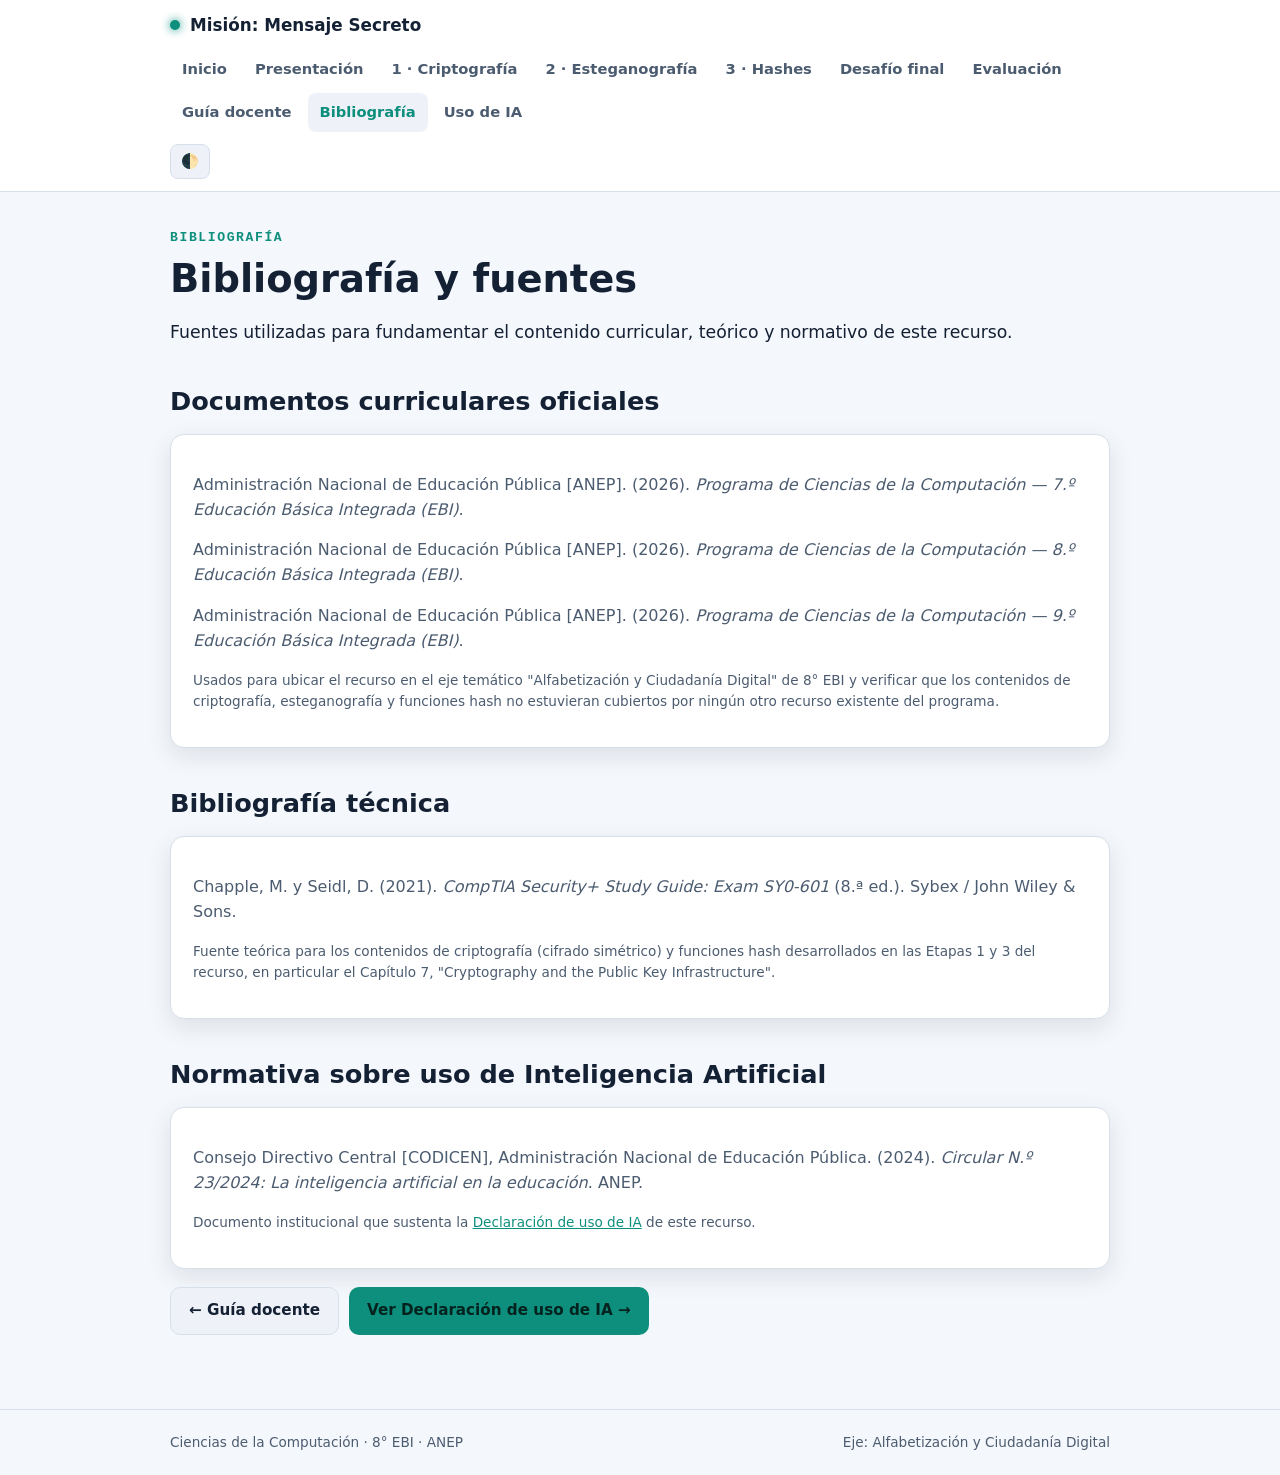
==== bibliografia.html @ 5e3c06ac "Agregar bibliografía y declaración de uso de IA Incorpora página de bibliografía (programas ANEP 7mo" ====
<!DOCTYPE html>
<html lang="es">
<head>
<meta charset="UTF-8">
<meta name="viewport" content="width=device-width, initial-scale=1.0">
<title>Bibliografía — Misión: Mensaje Secreto</title>
<link rel="stylesheet" href="assets/style.css">
</head>
<body>

<header class="site">
  <div class="nav-row">
    <a class="brand" href="index.html"><span class="dot"></span>Misión: Mensaje Secreto</a>
    <nav class="links">
      <a href="index.html">Inicio</a>
      <a href="presentacion.html">Presentación</a>
      <a href="actividades/criptografia.html">1 · Criptografía</a>
      <a href="actividades/esteganografia.html">2 · Esteganografía</a>
      <a href="actividades/hashes.html">3 · Hashes</a>
      <a href="actividades/desafio-final.html">Desafío final</a>
      <a href="evaluacion.html">Evaluación</a>
      <a href="guia-docente.html">Guía docente</a>
      <a href="bibliografia.html" class="active">Bibliografía</a>
      <a href="declaracion-ia.html">Uso de IA</a>
    </nav>
    <button class="theme-toggle" onclick="toggleTheme()" aria-label="Cambiar tema">🌓</button>
  </div>
</header>

<main>
  <div class="container">
    <p class="eyebrow">Bibliografía</p>
    <h1>Bibliografía y fuentes</h1>
    <p class="lead">
      Fuentes utilizadas para fundamentar el contenido curricular, teórico y normativo de este recurso.
    </p>

    <h2>Documentos curriculares oficiales</h2>
    <div class="card">
      <p>
        Administración Nacional de Educación Pública [ANEP]. (2026). <em>Programa de Ciencias de la
        Computación — 7.º Educación Básica Integrada (EBI)</em>.
      </p>
      <p>
        Administración Nacional de Educación Pública [ANEP]. (2026). <em>Programa de Ciencias de la
        Computación — 8.º Educación Básica Integrada (EBI)</em>.
      </p>
      <p>
        Administración Nacional de Educación Pública [ANEP]. (2026). <em>Programa de Ciencias de la
        Computación — 9.º Educación Básica Integrada (EBI)</em>.
      </p>
      <p class="hint">
        Usados para ubicar el recurso en el eje temático "Alfabetización y Ciudadanía Digital" de 8° EBI
        y verificar que los contenidos de criptografía, esteganografía y funciones hash no estuvieran
        cubiertos por ningún otro recurso existente del programa.
      </p>
    </div>

    <h2>Bibliografía técnica</h2>
    <div class="card">
      <p>
        Chapple, M. y Seidl, D. (2021). <em>CompTIA Security+ Study Guide: Exam SY0-601</em> (8.ª ed.).
        Sybex / John Wiley &amp; Sons.
      </p>
      <p class="hint">
        Fuente teórica para los contenidos de criptografía (cifrado simétrico) y funciones hash
        desarrollados en las Etapas 1 y 3 del recurso, en particular el Capítulo 7,
        "Cryptography and the Public Key Infrastructure".
      </p>
    </div>

    <h2>Normativa sobre uso de Inteligencia Artificial</h2>
    <div class="card">
      <p>
        Consejo Directivo Central [CODICEN], Administración Nacional de Educación Pública. (2024).
        <em>Circular N.º 23/2024: La inteligencia artificial en la educación</em>. ANEP.
      </p>
      <p class="hint">
        Documento institucional que sustenta la <a href="declaracion-ia.html">Declaración de uso de IA</a>
        de este recurso.
      </p>
    </div>

    <div class="btn-row">
      <a class="btn secondary" href="guia-docente.html">← Guía docente</a>
      <a class="btn" href="declaracion-ia.html">Ver Declaración de uso de IA →</a>
    </div>
  </div>
</main>

<footer class="site">
  <div class="container">
    <span>Ciencias de la Computación · 8° EBI · ANEP</span>
    <span>Eje: Alfabetización y Ciudadanía Digital</span>
  </div>
</footer>

<script>
(function(){
  const stored = localStorage.getItem('theme');
  if (stored) document.documentElement.setAttribute('data-theme', stored);
})();
function toggleTheme(){
  const root = document.documentElement;
  const current = root.getAttribute('data-theme') || (window.matchMedia('(prefers-color-scheme: light)').matches ? 'light' : 'dark');
  const next = current === 'dark' ? 'light' : 'dark';
  root.setAttribute('data-theme', next);
  localStorage.setItem('theme', next);
}
</script>
</body>
</html>
---- assets/style.css ----
/* Misión: Mensaje Secreto — Recurso ANEP 8° EBI
   Hoja de estilos compartida */

:root {
  --bg: #0f1620;
  --bg-elev: #16202e;
  --bg-elev-2: #1c2a3c;
  --text: #e8edf4;
  --text-dim: #a9b6c6;
  --accent: #35d0ba;
  --accent-dim: #1f8f7f;
  --accent-2: #f0b429;
  --danger: #ef5f6b;
  --ok: #4fd67a;
  --border: #2a3849;
  --mono: "Courier New", ui-monospace, Consolas, monospace;
  --sans: "Segoe UI", system-ui, -apple-system, sans-serif;
  --radius: 14px;
  --shadow: 0 8px 24px rgba(0,0,0,.35);
}

:root[data-theme="light"] {
  --bg: #f4f7fb;
  --bg-elev: #ffffff;
  --bg-elev-2: #eef2f8;
  --text: #142033;
  --text-dim: #4c5c70;
  --accent: #0e8f7d;
  --accent-dim: #0b6c5e;
  --accent-2: #b3760a;
  --danger: #c62839;
  --ok: #1f8a4c;
  --border: #d7e0ea;
  --shadow: 0 8px 24px rgba(20,32,51,.10);
}

@media (prefers-color-scheme: light) {
  :root:not([data-theme="dark"]) {
    --bg: #f4f7fb;
    --bg-elev: #ffffff;
    --bg-elev-2: #eef2f8;
    --text: #142033;
    --text-dim: #4c5c70;
    --accent: #0e8f7d;
    --accent-dim: #0b6c5e;
    --accent-2: #b3760a;
    --danger: #c62839;
    --ok: #1f8a4c;
    --border: #d7e0ea;
    --shadow: 0 8px 24px rgba(20,32,51,.10);
  }
}

* { box-sizing: border-box; }

html, body {
  margin: 0;
  padding: 0;
  background: var(--bg);
  color: var(--text);
  font-family: var(--sans);
  line-height: 1.55;
  scroll-behavior: smooth;
}

body {
  min-height: 100vh;
  display: flex;
  flex-direction: column;
}

a { color: var(--accent); }
a:hover { color: var(--accent-2); }

.container {
  width: 100%;
  max-width: 980px;
  margin: 0 auto;
  padding: 0 20px;
}

/* ---------- Header / nav ---------- */
header.site {
  border-bottom: 1px solid var(--border);
  background: var(--bg-elev);
  position: sticky;
  top: 0;
  z-index: 20;
}

.nav-row {
  display: flex;
  align-items: center;
  justify-content: space-between;
  gap: 12px;
  padding: 12px 20px;
  max-width: 980px;
  margin: 0 auto;
  flex-wrap: wrap;
}

.brand {
  display: flex;
  align-items: center;
  gap: 10px;
  font-weight: 700;
  text-decoration: none;
  color: var(--text);
  font-size: 1.05rem;
  white-space: nowrap;
}

.brand .dot {
  width: 10px; height: 10px;
  border-radius: 50%;
  background: var(--accent);
  box-shadow: 0 0 10px var(--accent);
  flex: none;
}

nav.links {
  display: flex;
  gap: 4px;
  flex-wrap: wrap;
}

nav.links a {
  text-decoration: none;
  color: var(--text-dim);
  padding: 8px 12px;
  border-radius: 8px;
  font-size: .92rem;
  font-weight: 600;
  white-space: nowrap;
}

nav.links a:hover { background: var(--bg-elev-2); color: var(--text); }
nav.links a.active { color: var(--accent); background: var(--bg-elev-2); }

.theme-toggle {
  border: 1px solid var(--border);
  background: var(--bg-elev-2);
  color: var(--text);
  border-radius: 8px;
  padding: 8px 10px;
  cursor: pointer;
  font-size: .9rem;
  flex: none;
}

/* ---------- Main content ---------- */
main {
  flex: 1;
  padding: 36px 0 60px;
}

.eyebrow {
  color: var(--accent);
  font-family: var(--mono);
  font-size: .82rem;
  letter-spacing: .12em;
  text-transform: uppercase;
  font-weight: 700;
  margin: 0 0 8px;
}

h1 { font-size: clamp(1.7rem, 4vw, 2.4rem); margin: 0 0 14px; line-height: 1.2; }
h2 { font-size: clamp(1.3rem, 3vw, 1.6rem); margin: 36px 0 12px; }
h3 { font-size: 1.15rem; margin: 22px 0 8px; }
p { color: var(--text-dim); }
p.lead { color: var(--text); font-size: 1.08rem; }

.card {
  background: var(--bg-elev);
  border: 1px solid var(--border);
  border-radius: var(--radius);
  padding: 22px;
  box-shadow: var(--shadow);
  margin-bottom: 18px;
}

.card h3 { margin-top: 0; color: var(--text); }

.grid {
  display: grid;
  grid-template-columns: repeat(auto-fit, minmax(220px, 1fr));
  gap: 16px;
  margin: 20px 0;
}

.stage-card {
  display: block;
  text-decoration: none;
  background: var(--bg-elev);
  border: 1px solid var(--border);
  border-radius: var(--radius);
  padding: 20px;
  color: var(--text);
  transition: transform .15s ease, border-color .15s ease;
}

.stage-card:hover { transform: translateY(-3px); border-color: var(--accent); }

.stage-num {
  font-family: var(--mono);
  color: var(--accent);
  font-size: .8rem;
  font-weight: 700;
  letter-spacing: .08em;
}

.stage-card h3 { margin: 6px 0 6px; }
.stage-card p { margin: 0; font-size: .92rem; }

.badge {
  display: inline-block;
  font-family: var(--mono);
  font-size: .72rem;
  font-weight: 700;
  padding: 3px 9px;
  border-radius: 999px;
  background: var(--bg-elev-2);
  color: var(--accent);
  border: 1px solid var(--border);
  margin: 2px 6px 2px 0;
}

blockquote.question {
  margin: 18px 0;
  padding: 16px 20px;
  border-left: 4px solid var(--accent);
  background: var(--bg-elev-2);
  border-radius: 0 10px 10px 0;
  font-size: 1.08rem;
  font-style: italic;
  color: var(--text);
}

/* ---------- Buttons & inputs ---------- */
.btn {
  display: inline-flex;
  align-items: center;
  gap: 8px;
  border: none;
  background: var(--accent);
  color: #04231e;
  font-weight: 700;
  padding: 11px 18px;
  border-radius: 10px;
  cursor: pointer;
  font-size: .95rem;
  text-decoration: none;
}

.btn:hover { background: var(--accent-2); color: #241a02; }
.btn.secondary { background: var(--bg-elev-2); color: var(--text); border: 1px solid var(--border); }
.btn.secondary:hover { background: var(--bg-elev); color: var(--accent); }
.btn:disabled { opacity: .5; cursor: not-allowed; }

.btn-row { display: flex; gap: 10px; flex-wrap: wrap; margin: 14px 0; }

textarea, input[type="text"], input[type="number"], select {
  width: 100%;
  background: var(--bg-elev-2);
  border: 1px solid var(--border);
  color: var(--text);
  border-radius: 10px;
  padding: 11px 13px;
  font-family: var(--mono);
  font-size: .95rem;
}

label { font-weight: 700; font-size: .88rem; color: var(--text-dim); display: block; margin: 14px 0 6px; }

input[type="range"] { accent-color: var(--accent); width: 100%; }

.field { margin-bottom: 8px; }

.output-box {
  background: var(--bg-elev-2);
  border: 1px dashed var(--border);
  border-radius: 10px;
  padding: 14px;
  font-family: var(--mono);
  word-break: break-all;
  white-space: pre-wrap;
  min-height: 24px;
  color: var(--accent);
}

.hint {
  font-size: .85rem;
  color: var(--text-dim);
  margin-top: 6px;
}

/* ---------- Tool layout ---------- */
.tool {
  background: var(--bg-elev);
  border: 1px solid var(--border);
  border-radius: var(--radius);
  padding: 24px;
  margin: 22px 0;
}

.tool h3 { margin-top: 0; }

.tabs { display: flex; gap: 8px; margin-bottom: 16px; flex-wrap: wrap; }
.tab-btn {
  background: var(--bg-elev-2);
  border: 1px solid var(--border);
  color: var(--text-dim);
  padding: 9px 16px;
  border-radius: 999px;
  cursor: pointer;
  font-weight: 700;
  font-size: .88rem;
}
.tab-btn.active { background: var(--accent); color: #04231e; border-color: var(--accent); }
.tab-panel { display: none; }
.tab-panel.active { display: block; }

canvas { max-width: 100%; border-radius: 10px; border: 1px solid var(--border); background: #000; }

.compare {
  display: grid;
  grid-template-columns: 1fr 1fr;
  gap: 14px;
}
@media (max-width: 640px) { .compare { grid-template-columns: 1fr; } }

.status-ok { color: var(--ok); font-weight: 700; }
.status-bad { color: var(--danger); font-weight: 700; }

/* ---------- Quiz ---------- */
.quiz-q {
  background: var(--bg-elev-2);
  border-radius: 12px;
  padding: 16px 18px;
  margin-bottom: 14px;
  border: 1px solid var(--border);
}
.quiz-q p.q-text { color: var(--text); font-weight: 700; margin: 0 0 10px; }
.quiz-opt {
  display: block;
  width: 100%;
  text-align: left;
  background: var(--bg-elev);
  border: 1px solid var(--border);
  color: var(--text);
  padding: 10px 14px;
  border-radius: 8px;
  margin-bottom: 8px;
  cursor: pointer;
  font-size: .93rem;
}
.quiz-opt:hover { border-color: var(--accent); }
.quiz-opt.correct { background: rgba(79,214,122,.15); border-color: var(--ok); }
.quiz-opt.incorrect { background: rgba(239,95,107,.15); border-color: var(--danger); }
.quiz-score {
  font-family: var(--mono);
  font-size: 1.1rem;
  font-weight: 700;
  color: var(--accent);
}

/* ---------- Rubric table ---------- */
table.rubric {
  width: 100%;
  border-collapse: collapse;
  margin: 18px 0;
  font-size: .88rem;
}
table.rubric th, table.rubric td {
  border: 1px solid var(--border);
  padding: 10px 12px;
  text-align: left;
  vertical-align: top;
}
table.rubric th { background: var(--bg-elev-2); color: var(--accent); }
table.rubric td { color: var(--text-dim); }

/* ---------- Slides (presentacion.html) ---------- */
.deck { position: relative; }
.slide {
  display: none;
  min-height: 62vh;
  padding: 40px 10px;
  animation: fade .25s ease;
}
.slide.active { display: flex; flex-direction: column; justify-content: center; }
@keyframes fade { from { opacity: 0; } to { opacity: 1; } }

.slide h1, .slide h2 { text-align: left; }
.slide ul { color: var(--text-dim); font-size: 1.05rem; }
.slide li { margin-bottom: 8px; }

.deck-controls {
  position: sticky;
  bottom: 0;
  display: flex;
  align-items: center;
  justify-content: space-between;
  background: var(--bg-elev);
  border-top: 1px solid var(--border);
  padding: 14px 20px;
  border-radius: var(--radius) var(--radius) 0 0;
  box-shadow: var(--shadow);
}
.deck-progress { font-family: var(--mono); color: var(--text-dim); font-size: .85rem; }

/* ---------- Footer ---------- */
footer.site {
  border-top: 1px solid var(--border);
  padding: 22px 0;
  color: var(--text-dim);
  font-size: .85rem;
}
footer.site .container { display: flex; justify-content: space-between; gap: 12px; flex-wrap: wrap; }

.callout {
  border: 1px solid var(--accent-dim);
  background: rgba(53,208,186,.08);
  border-radius: 12px;
  padding: 16px 18px;
  margin: 18px 0;
}
.callout.warn { border-color: var(--accent-2); background: rgba(240,180,41,.08); }
.callout strong { color: var(--accent); }
.callout.warn strong { color: var(--accent-2); }

.small { font-size: .85rem; color: var(--text-dim); }
hr.sep { border: none; border-top: 1px solid var(--border); margin: 32px 0; }
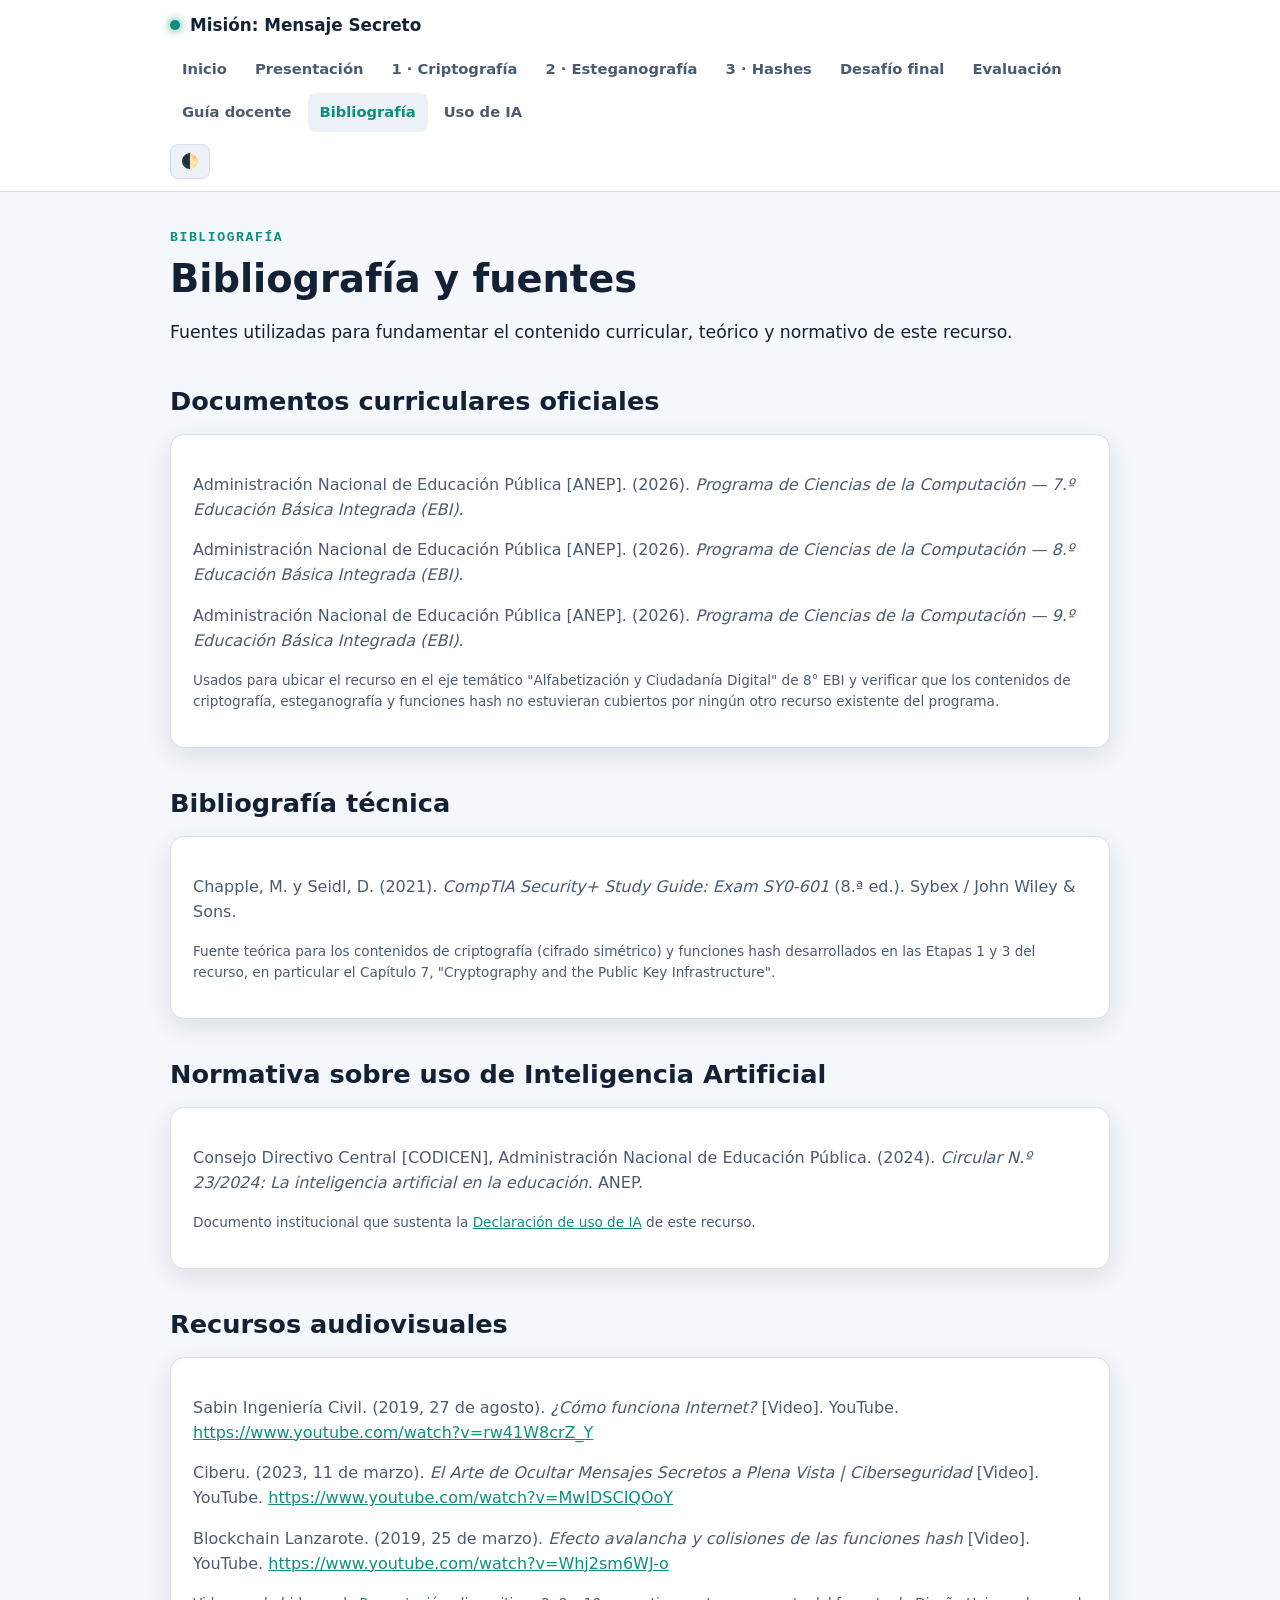
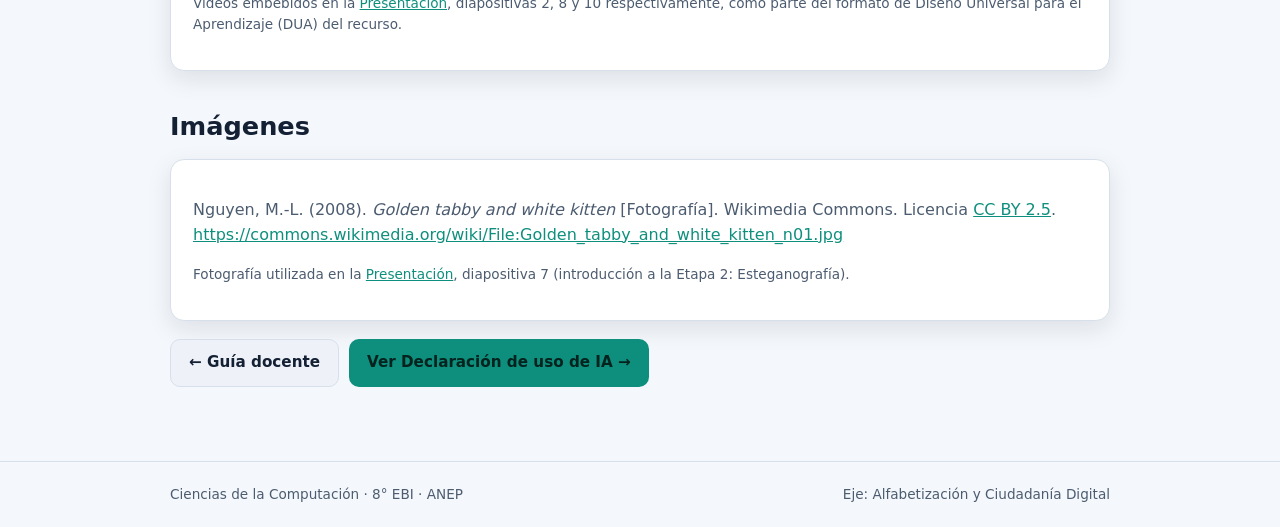
==== commit da0ef2ce: "Agregar referencias de videos e imagen a la bibliografía Incorpora citas de los 3 videos embebidos e" ====
--- a/bibliografia.html
+++ b/bibliografia.html
@@ -81,6 +81,46 @@
       </p>
     </div>
 
+    <h2>Recursos audiovisuales</h2>
+    <div class="card">
+      <p>
+        Sabin Ingeniería Civil. (2019, 27 de agosto). <em>¿Cómo funciona Internet?</em> [Video]. YouTube.
+        <a href="https://www.youtube.com/watch?v=rw41W8crZ_Y" target="_blank" rel="noopener">
+        https://www.youtube.com/watch?v=rw41W8crZ_Y</a>
+      </p>
+      <p>
+        Ciberu. (2023, 11 de marzo). <em>El Arte de Ocultar Mensajes Secretos a Plena Vista |
+        Ciberseguridad</em> [Video]. YouTube.
+        <a href="https://www.youtube.com/watch?v=MwIDSCIQOoY" target="_blank" rel="noopener">
+        https://www.youtube.com/watch?v=MwIDSCIQOoY</a>
+      </p>
+      <p>
+        Blockchain Lanzarote. (2019, 25 de marzo). <em>Efecto avalancha y colisiones de las funciones
+        hash</em> [Video]. YouTube.
+        <a href="https://www.youtube.com/watch?v=Whj2sm6WJ-o" target="_blank" rel="noopener">
+        https://www.youtube.com/watch?v=Whj2sm6WJ-o</a>
+      </p>
+      <p class="hint">
+        Videos embebidos en la <a href="presentacion.html">Presentación</a>, diapositivas 2, 8 y 10
+        respectivamente, como parte del formato de Diseño Universal para el Aprendizaje (DUA) del recurso.
+      </p>
+    </div>
+
+    <h2>Imágenes</h2>
+    <div class="card">
+      <p>
+        Nguyen, M.-L. (2008). <em>Golden tabby and white kitten</em> [Fotografía]. Wikimedia Commons.
+        Licencia
+        <a href="https://creativecommons.org/licenses/by/2.5/" target="_blank" rel="noopener">CC BY 2.5</a>.
+        <a href="https://commons.wikimedia.org/wiki/File:Golden_tabby_and_white_kitten_n01.jpg" target="_blank" rel="noopener">
+        https://commons.wikimedia.org/wiki/File:Golden_tabby_and_white_kitten_n01.jpg</a>
+      </p>
+      <p class="hint">
+        Fotografía utilizada en la <a href="presentacion.html">Presentación</a>, diapositiva 7
+        (introducción a la Etapa 2: Esteganografía).
+      </p>
+    </div>
+
     <div class="btn-row">
       <a class="btn secondary" href="guia-docente.html">← Guía docente</a>
       <a class="btn" href="declaracion-ia.html">Ver Declaración de uso de IA →</a>
--- a/assets/style.css
+++ b/assets/style.css
@@ -395,6 +395,69 @@
 .slide ul { color: var(--text-dim); font-size: 1.05rem; }
 .slide li { margin-bottom: 8px; }
 
+.slide-flex {
+  display: flex;
+  gap: 36px;
+  align-items: center;
+  flex-wrap: wrap;
+}
+.slide-flex .slide-text { flex: 1 1 320px; }
+.slide-flex .slide-media { flex: 1 1 220px; max-width: 280px; margin: 0 auto; }
+.diagram { width: 100%; height: auto; color: var(--accent); }
+.diagram .accent2 { color: var(--accent-2); }
+.diagram-caption {
+  text-align: center;
+  font-size: .8rem;
+  color: var(--text-dim);
+  margin-top: 8px;
+  font-family: var(--mono);
+}
+
+.slide-photo {
+  width: 100%;
+  border-radius: 12px;
+  border: 1px solid var(--border);
+  display: block;
+}
+.photo-credit {
+  text-align: center;
+  font-size: .72rem;
+  color: var(--text-dim);
+  margin-top: 6px;
+}
+.photo-credit a { color: var(--text-dim); }
+
+.video-slot {
+  border: 2px dashed var(--border);
+  border-radius: 12px;
+  padding: 22px 18px;
+  text-align: center;
+  color: var(--text-dim);
+  background: var(--bg-elev-2);
+  margin-top: 18px;
+}
+.video-slot .video-icon { font-size: 1.8rem; display: block; margin-bottom: 8px; }
+
+.video-embed {
+  position: relative;
+  width: 100%;
+  max-width: 560px;
+  aspect-ratio: 16 / 9;
+  margin: 18px auto 0;
+  border-radius: 12px;
+  overflow: hidden;
+  border: 1px solid var(--border);
+}
+.video-embed iframe {
+  position: absolute;
+  top: 0; left: 0;
+  width: 100%;
+  height: 100%;
+  border: 0;
+}
+.video-slot strong { color: var(--text); display: block; margin-bottom: 4px; }
+.video-slot p { margin: 4px 0 0; font-size: .82rem; }
+
 .deck-controls {
   position: sticky;
   bottom: 0;
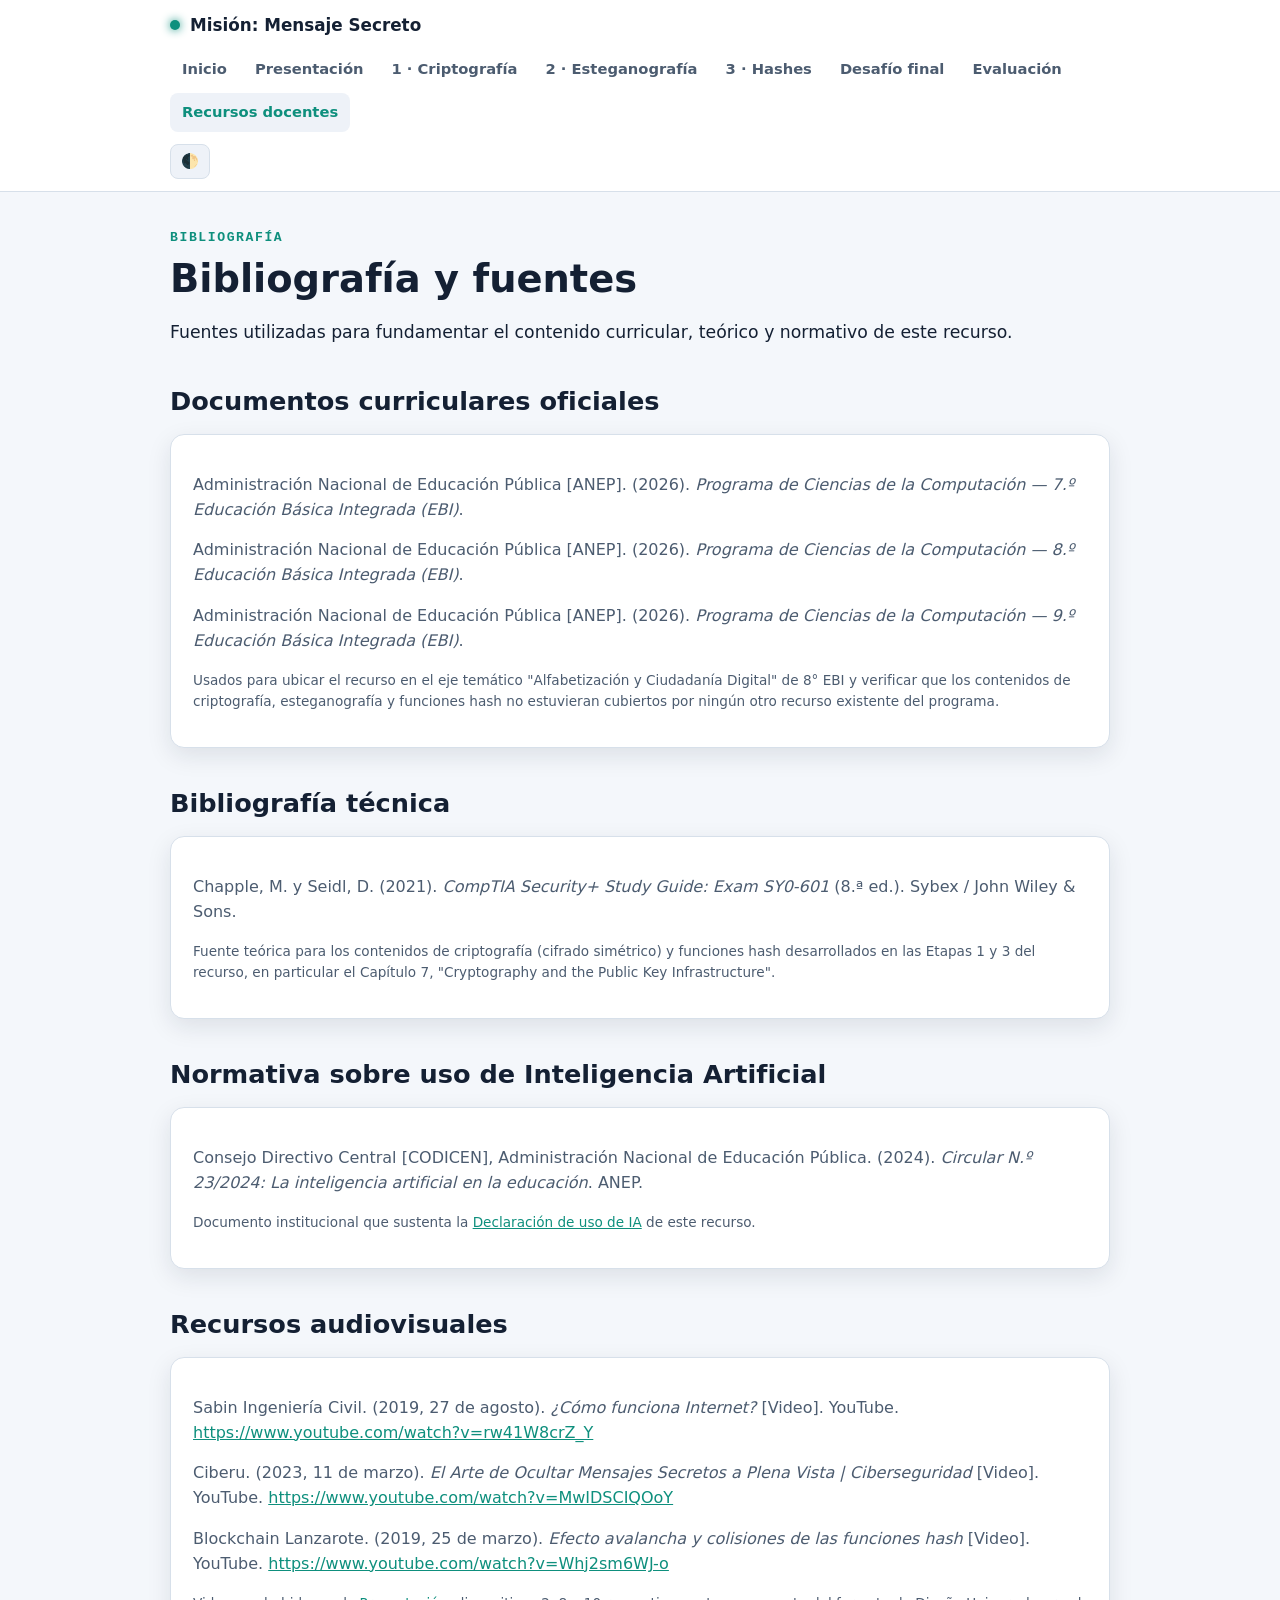
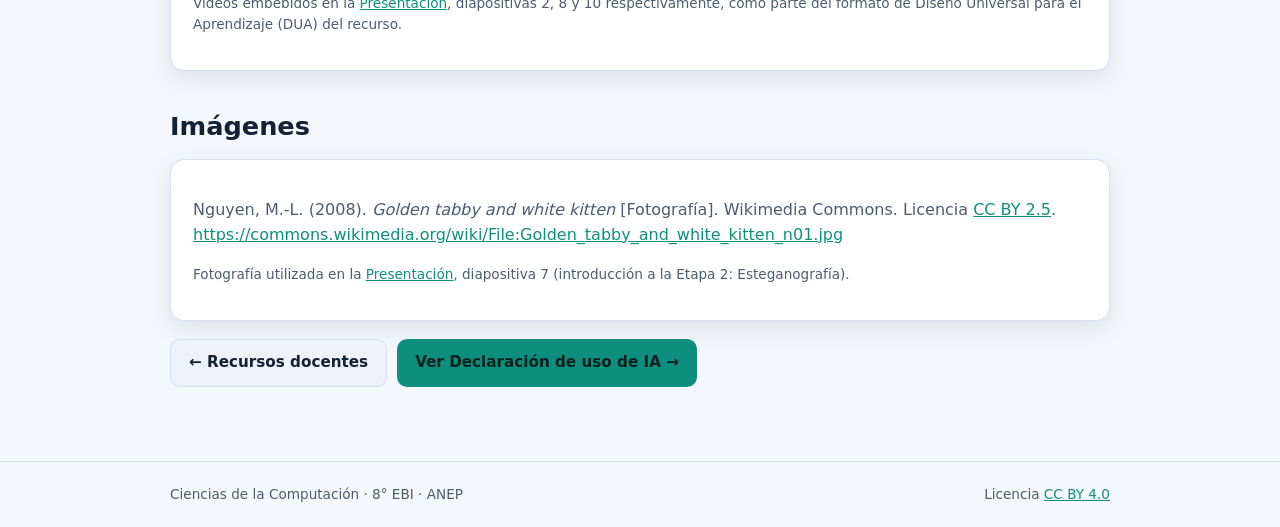
==== commit 5727436a: "Separar recursos docentes, agregar licencia CC BY 4.0 y descarga ZIP - Nueva página "Recursos docent" ====
--- a/bibliografia.html
+++ b/bibliografia.html
@@ -19,9 +19,7 @@
       <a href="actividades/hashes.html">3 · Hashes</a>
       <a href="actividades/desafio-final.html">Desafío final</a>
       <a href="evaluacion.html">Evaluación</a>
-      <a href="guia-docente.html">Guía docente</a>
-      <a href="bibliografia.html" class="active">Bibliografía</a>
-      <a href="declaracion-ia.html">Uso de IA</a>
+      <a href="recursos-docentes.html" class="active">Recursos docentes</a>
     </nav>
     <button class="theme-toggle" onclick="toggleTheme()" aria-label="Cambiar tema">🌓</button>
   </div>
@@ -122,7 +120,7 @@
     </div>
 
     <div class="btn-row">
-      <a class="btn secondary" href="guia-docente.html">← Guía docente</a>
+      <a class="btn secondary" href="recursos-docentes.html">← Recursos docentes</a>
       <a class="btn" href="declaracion-ia.html">Ver Declaración de uso de IA →</a>
     </div>
   </div>
@@ -131,7 +129,7 @@
 <footer class="site">
   <div class="container">
     <span>Ciencias de la Computación · 8° EBI · ANEP</span>
-    <span>Eje: Alfabetización y Ciudadanía Digital</span>
+    <span>Licencia <a href="licencia.html">CC BY 4.0</a></span>
   </div>
 </footer>
 
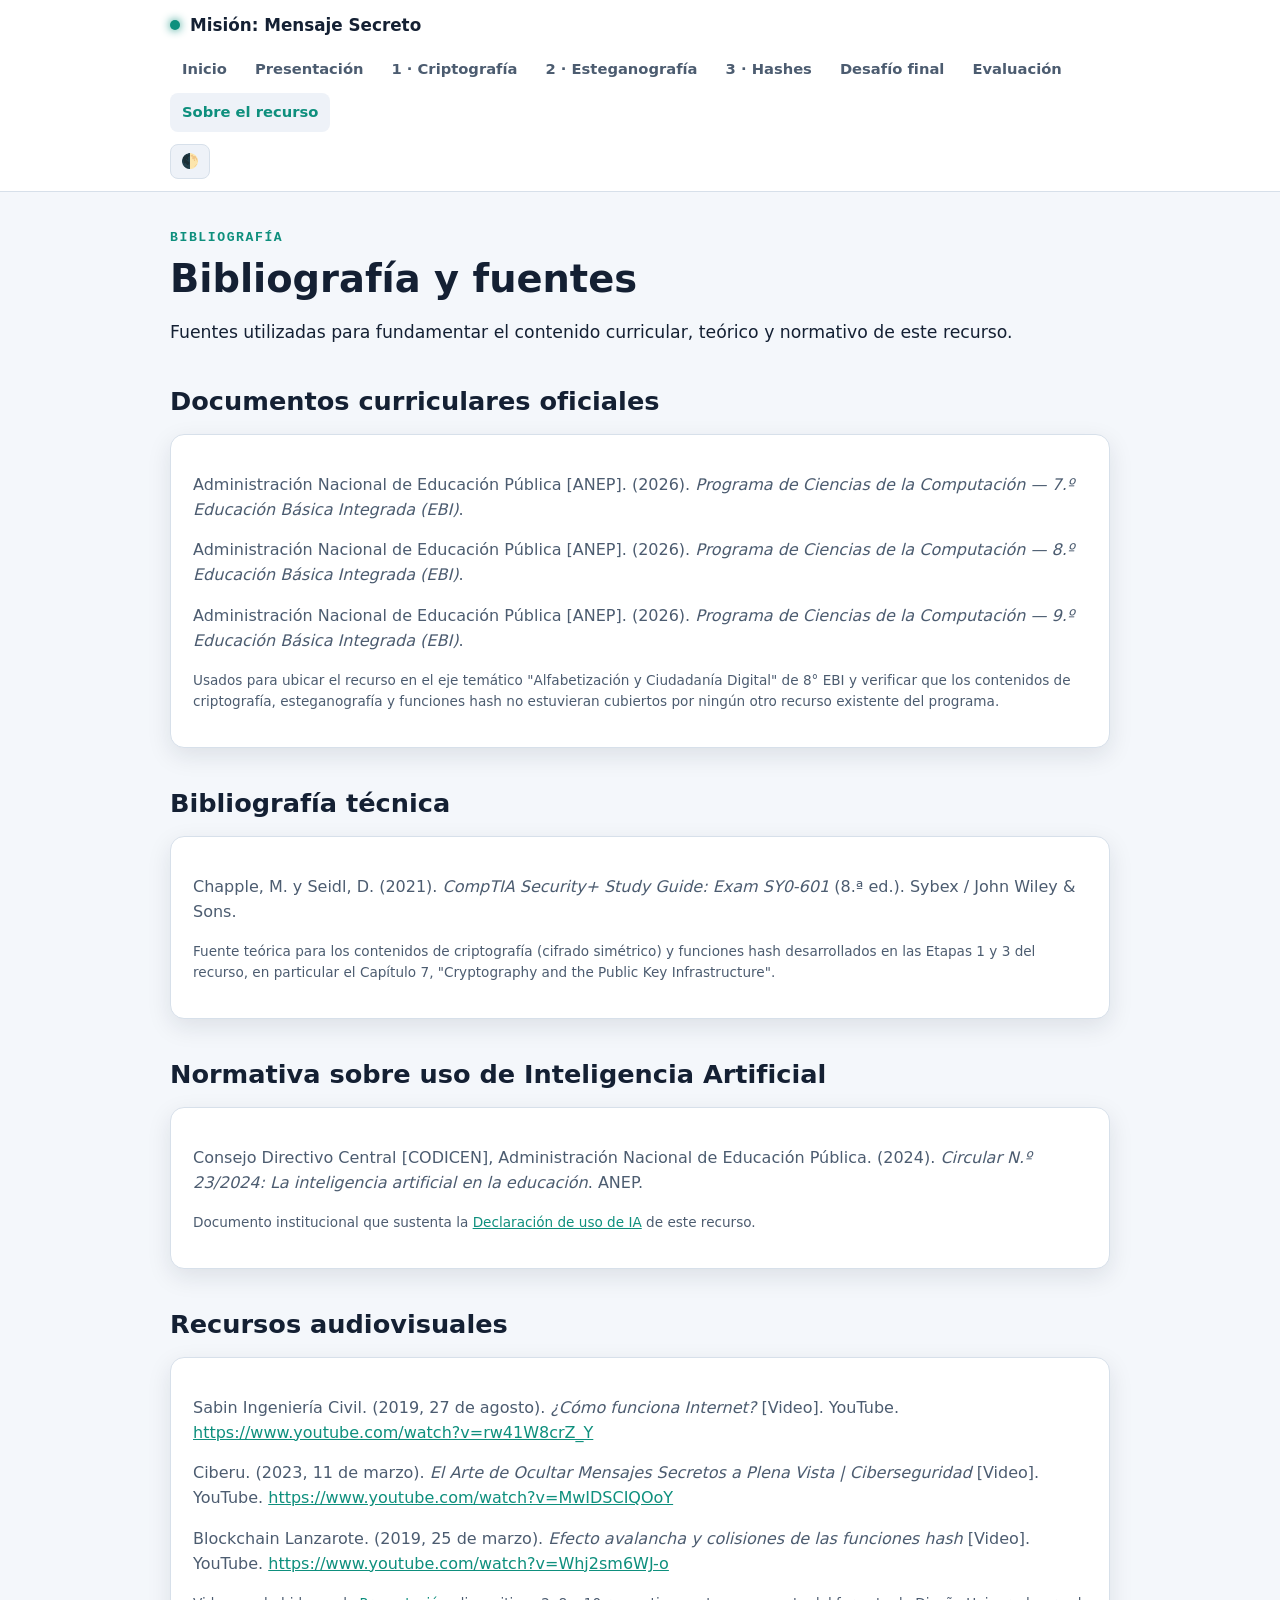
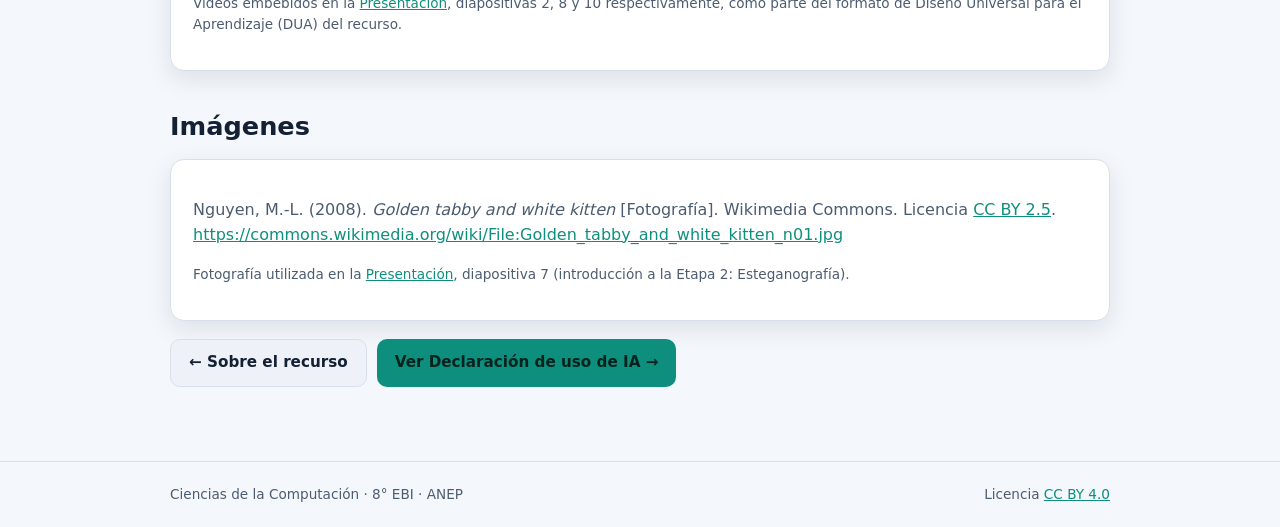
==== commit 104c1639: "Renombrar 'Recursos docentes' a 'Sobre el recurso' en todo el sitio" ====
--- a/bibliografia.html
+++ b/bibliografia.html
@@ -19,7 +19,7 @@
       <a href="actividades/hashes.html">3 · Hashes</a>
       <a href="actividades/desafio-final.html">Desafío final</a>
       <a href="evaluacion.html">Evaluación</a>
-      <a href="recursos-docentes.html" class="active">Recursos docentes</a>
+      <a href="recursos-docentes.html" class="active">Sobre el recurso</a>
     </nav>
     <button class="theme-toggle" onclick="toggleTheme()" aria-label="Cambiar tema">🌓</button>
   </div>
@@ -120,7 +120,7 @@
     </div>
 
     <div class="btn-row">
-      <a class="btn secondary" href="recursos-docentes.html">← Recursos docentes</a>
+      <a class="btn secondary" href="recursos-docentes.html">← Sobre el recurso</a>
       <a class="btn" href="declaracion-ia.html">Ver Declaración de uso de IA →</a>
     </div>
   </div>
